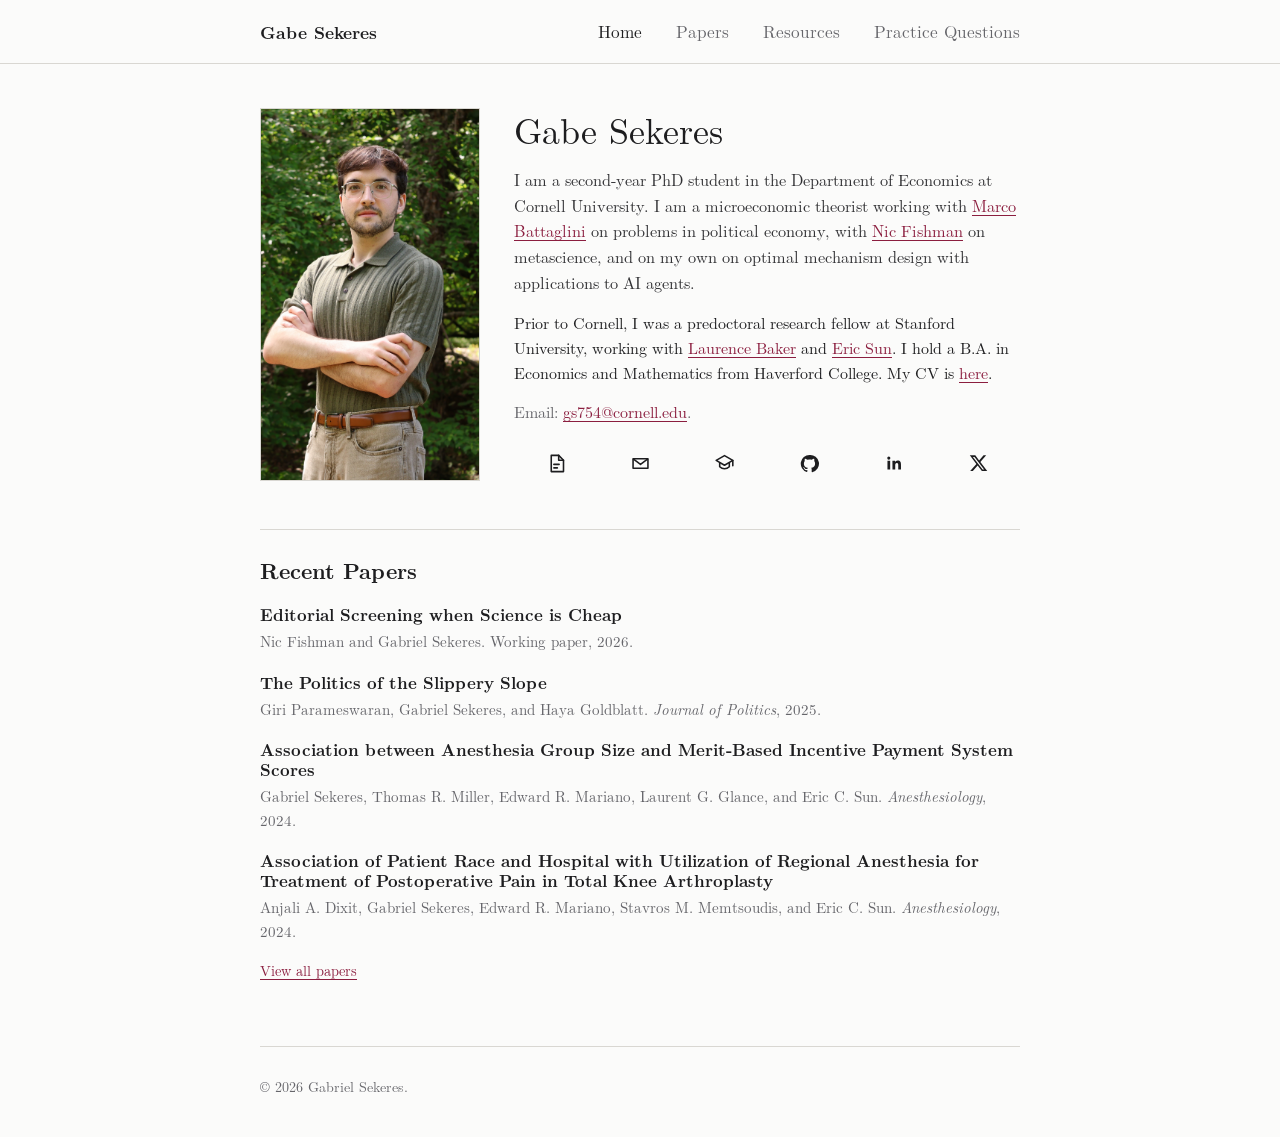
==== site/index.html @ 19042f10 "initial commit" ====
<!doctype html>
<html lang="en">
<head>
  <meta charset="utf-8">
  <meta name="viewport" content="width=device-width, initial-scale=1">
  <title>Gabe Sekeres</title>
  <meta name="description" content="Academic website of Gabe Sekeres, PhD student in economics at Cornell University.">
  <link rel="icon" href="assets/favicon/favicon.ico">
  <link rel="stylesheet" href="assets/site.css">
</head>
<body>
  <header class="site-header">
    <nav class="nav" aria-label="Main navigation">
      <a class="brand" href="./">Gabe Sekeres</a>
      <div class="nav-links">
        <a href="./" aria-current="page">Home</a>
        <a href="papers/">Papers</a>
        <a href="resources/">Resources</a>
        <a href="practice-questions/">Practice Questions</a>
      </div>
    </nav>
  </header>

  <main class="page">
    <section class="home-hero">
      <div class="portrait-frame">
        <img class="portrait" src="assets/headshot.jpg" alt="Gabe Sekeres">
      </div>
      <div class="home-copy">
        <h1>Gabe Sekeres</h1>
        <p class="lead">I am a second-year PhD student in the Department of Economics at Cornell University. I am a microeconomic theorist working with <a href="https://www.mbattaglini.com/">Marco Battaglini</a> on problems in political economy, with <a href="https://njw.fish/">Nic Fishman</a> on metascience, and on my own on optimal mechanism design with applications to AI agents.</p>
        <p>Prior to Cornell, I was a predoctoral research fellow at Stanford University, working with <a href="https://healthpolicy.fsi.stanford.edu/people/laurence_c_baker">Laurence Baker</a> and <a href="https://profiles.stanford.edu/eric-sun">Eric Sun</a>. I hold a B.A. in Economics and Mathematics from Haverford College. My CV is <a href="assets/cv/gabe_sekeres_cv.pdf">here</a>.</p>
        <p class="contact-line">Email: <a href="mailto:gs754@cornell.edu">gs754@cornell.edu</a>.</p>
        <div class="social-links" aria-label="Profile links">
          <a href="assets/cv/gabe_sekeres_cv.pdf" aria-label="CV">
            <svg aria-hidden="true" viewBox="0 0 24 24" fill="none" stroke="currentColor" stroke-width="1.8" stroke-linecap="round" stroke-linejoin="round">
              <path d="M6 2.75h8.5L20 8.25v13H6z"></path>
              <path d="M14.5 2.75v5.5H20"></path>
              <path d="M9 13h6"></path>
              <path d="M9 17h4"></path>
            </svg>
            <span class="sr-only">CV</span>
          </a>
          <a href="mailto:gs754@cornell.edu" aria-label="Email">
            <svg aria-hidden="true" viewBox="0 0 24 24" fill="none" stroke="currentColor" stroke-width="1.8" stroke-linecap="round" stroke-linejoin="round">
              <path d="M3.5 6.5h17v11h-17z"></path>
              <path d="m4 7 8 6 8-6"></path>
            </svg>
            <span class="sr-only">Email</span>
          </a>
          <a href="https://scholar.google.com/citations?user=l0QBiTIAAAAJ&amp;hl=en" aria-label="Google Scholar">
            <svg aria-hidden="true" viewBox="0 0 24 24" fill="none" stroke="currentColor" stroke-width="1.8" stroke-linecap="round" stroke-linejoin="round">
              <path d="M2.5 8.5 12 3l9.5 5.5L12 14z"></path>
              <path d="M6.5 11.5v4.2c1.7 1.6 3.5 2.3 5.5 2.3s3.8-.7 5.5-2.3v-4.2"></path>
              <path d="M21.5 8.5v6"></path>
            </svg>
            <span class="sr-only">Google Scholar</span>
          </a>
          <a href="https://github.com/gsekeres" aria-label="GitHub">
            <svg aria-hidden="true" viewBox="0 0 24 24" fill="currentColor">
              <path d="M12 2.25a10 10 0 0 0-3.16 19.49c.5.09.68-.22.68-.48v-1.7c-2.77.6-3.36-1.18-3.36-1.18-.45-1.15-1.1-1.45-1.1-1.45-.9-.62.07-.61.07-.61 1 .07 1.52 1.03 1.52 1.03.88 1.51 2.32 1.07 2.88.82.09-.64.35-1.07.63-1.32-2.21-.25-4.54-1.11-4.54-4.93 0-1.09.39-1.98 1.03-2.68-.1-.25-.45-1.27.1-2.64 0 0 .84-.27 2.75 1.02A9.5 9.5 0 0 1 12 7.3c.85 0 1.7.11 2.5.33 1.9-1.29 2.74-1.02 2.74-1.02.55 1.37.2 2.39.1 2.64.64.7 1.03 1.59 1.03 2.68 0 3.83-2.34 4.68-4.56 4.92.36.31.68.92.68 1.86v2.75c0 .27.18.58.69.48A10 10 0 0 0 12 2.25Z"></path>
            </svg>
            <span class="sr-only">GitHub</span>
          </a>
          <a href="https://www.linkedin.com/in/gabriel-sekeres-0526aa174/" aria-label="LinkedIn">
            <svg aria-hidden="true" viewBox="0 0 24 24" fill="currentColor">
              <path d="M5.1 8.9h3.1v10H5.1zM6.65 4a1.8 1.8 0 1 1 0 3.6 1.8 1.8 0 0 1 0-3.6Zm4.1 4.9h3v1.37h.04c.42-.8 1.45-1.65 2.98-1.65 3.19 0 3.78 2.1 3.78 4.83v5.45h-3.12v-4.83c0-1.15-.02-2.63-1.6-2.63-1.6 0-1.85 1.25-1.85 2.55v4.91h-3.13z"></path>
            </svg>
            <span class="sr-only">LinkedIn</span>
          </a>
          <a href="https://twitter.com/GabeSekeres" aria-label="Twitter">
            <svg aria-hidden="true" viewBox="0 0 24 24" fill="currentColor">
              <path d="M18.9 2.7h3.05l-6.67 7.62 7.84 10.36h-6.14l-4.81-6.29-5.5 6.29H3.6l7.13-8.15L3.2 2.7h6.29l4.35 5.75zm-1.07 16.16h1.69L8.57 4.43H6.75z"></path>
            </svg>
            <span class="sr-only">Twitter</span>
          </a>
        </div>
      </div>
    </section>

    <section aria-labelledby="selected-papers">
      <h2 id="selected-papers">Recent Papers</h2>
      <!-- Keep this list to five or fewer entries, ordered newest first. -->
      <div class="publication-list">
        <article class="publication">
          <h3><a href="papers/cheap-science/">Editorial Screening when Science is Cheap</a></h3>
          <p class="meta">Nic Fishman and Gabriel Sekeres. Working paper, 2026.</p>
        </article>
        <article class="publication">
          <h3><a href="papers/slippery-slope/">The Politics of the Slippery Slope</a></h3>
          <p class="meta">Giri Parameswaran, Gabriel Sekeres, and Haya Goldblatt. <em>Journal of Politics</em>, 2025.</p>
        </article>
        <article class="publication">
          <h3><a href="papers/mips/">Association between Anesthesia Group Size and Merit-Based Incentive Payment System Scores</a></h3>
          <p class="meta">Gabriel Sekeres, Thomas R. Miller, Edward R. Mariano, Laurent G. Glance, and Eric C. Sun. <em>Anesthesiology</em>, 2024.</p>
        </article>
        <article class="publication">
          <h3><a href="papers/nerve-blocks/">Association of Patient Race and Hospital with Utilization of Regional Anesthesia for Treatment of Postoperative Pain in Total Knee Arthroplasty</a></h3>
          <p class="meta">Anjali A. Dixit, Gabriel Sekeres, Edward R. Mariano, Stavros M. Memtsoudis, and Eric C. Sun. <em>Anesthesiology</em>, 2024.</p>
        </article>
      </div>
      <p><a class="button-link" href="papers/">View all papers</a></p>
    </section>
  </main>

  <footer class="footer">
    <span>&copy; 2026 Gabriel Sekeres.</span>
  </footer>
  <script src="/assets/site.js" defer></script>
  <script src="/assets/margins.js" defer></script>
</body>
</html>
---- site/assets/site.css ----
:root {
  --bg: #fbfbfa;
  --paper: #ffffff;
  --ink: #1d1d1f;
  --muted: #65656a;
  --faint: #d9d7d2;
  --accent: #8b1e3f;
  --accent-soft: #f5edf0;
  --max: 760px;
  --measure: 680px;
  --gutter: clamp(28px, 10vw, 180px);
  color-scheme: light;
}

@font-face {
  font-family: "Latin Modern Roman";
  src: url("fonts/lmroman10-regular.otf") format("opentype");
  font-style: normal;
  font-weight: 400;
  font-display: swap;
}

@font-face {
  font-family: "Latin Modern Roman";
  src: url("fonts/lmroman10-italic.otf") format("opentype");
  font-style: italic;
  font-weight: 400;
  font-display: swap;
}

@font-face {
  font-family: "Latin Modern Roman";
  src: url("fonts/lmroman10-bold.otf") format("opentype");
  font-style: normal;
  font-weight: 700;
  font-display: swap;
}

@font-face {
  font-family: "Latin Modern Roman";
  src: url("fonts/lmroman10-bolditalic.otf") format("opentype");
  font-style: italic;
  font-weight: 700;
  font-display: swap;
}

* {
  box-sizing: border-box;
}

html {
  font-size: 16px;
}

body {
  position: relative;
  margin: 0;
  background: var(--bg);
  color: var(--ink);
  font-family: "Latin Modern Roman", "Computer Modern Serif", "CMU Serif", "Computer Modern", serif;
  line-height: 1.58;
  text-rendering: optimizeLegibility;
}

a {
  color: var(--accent);
  text-decoration-thickness: 0.08em;
  text-underline-offset: 0.18em;
}

a:hover {
  color: #5f142b;
}

a:focus-visible,
button:focus-visible {
  outline: 2px solid var(--accent);
  outline-offset: 3px;
}

img {
  display: block;
  max-width: 100%;
  height: auto;
}

.site-header {
  position: relative;
  z-index: 2;
  border-bottom: 1px solid var(--faint);
  background: rgba(251, 251, 250, 0.94);
}

.nav {
  width: min(calc(100% - (var(--gutter) * 2)), var(--max));
  max-width: var(--max);
  margin: 0 auto;
  padding: 18px 0;
  display: flex;
  align-items: center;
  justify-content: space-between;
  gap: 32px;
  font-size: 1.08rem;
}

.brand {
  color: var(--ink);
  font-weight: 650;
  text-decoration: none;
}

.nav-links {
  display: flex;
  gap: 34px;
  flex-wrap: wrap;
  justify-content: flex-end;
}

.nav-links a {
  color: var(--muted);
  text-decoration: none;
}

.nav-links a[aria-current="page"],
.nav-links a:hover {
  color: var(--ink);
}

.page {
  position: relative;
  z-index: 2;
  width: min(calc(100% - (var(--gutter) * 2)), var(--max));
  max-width: var(--max);
  margin: 0 auto;
  padding: 44px 0 64px;
}

.narrow {
  max-width: var(--measure);
}

.kicker {
  margin: 0 0 10px;
  color: var(--muted);
  font-size: 0.82rem;
  font-weight: 650;
  letter-spacing: 0.07em;
  text-transform: uppercase;
}

h1,
h2,
h3 {
  margin: 0;
  line-height: 1.18;
}

h1 {
  font-size: 2.25rem;
  font-weight: 500;
  letter-spacing: 0;
}

h2 {
  margin-top: 48px;
  padding-top: 28px;
  border-top: 1px solid var(--faint);
  font-size: 1.35rem;
  font-weight: 650;
}

h3 {
  font-size: 1.05rem;
  font-weight: 650;
}

p {
  margin: 14px 0 0;
}

pre,
code {
  font-family: inherit;
}

ul,
ol {
  margin: 14px 0 0;
  padding-left: 1.25rem;
}

li + li {
  margin-top: 8px;
}

.lead {
  margin-top: 16px;
  color: #303033;
  font-size: 1.02rem;
}

.home-hero {
  display: grid;
  grid-template-columns: minmax(180px, 220px) minmax(0, 1fr);
  gap: 34px;
  align-items: stretch;
}

.portrait-frame {
  align-self: stretch;
  width: 220px;
  min-height: 312px;
  border: 1px solid var(--faint);
  overflow: hidden;
}

.portrait {
  width: 100%;
  height: 100%;
  object-fit: cover;
  object-position: center;
}

.home-copy {
  display: flex;
  flex-direction: column;
}

.contact-line {
  color: var(--muted);
}

.social-links {
  display: grid;
  grid-template-columns: repeat(6, minmax(28px, 1fr));
  gap: 0;
  align-items: center;
  margin-top: 22px;
  width: 100%;
}

.social-links a {
  display: inline-flex;
  align-items: center;
  justify-content: center;
  min-height: 34px;
  color: var(--ink);
  text-decoration: none;
}

.social-links a:hover,
.button-link:hover {
  color: var(--accent);
}

.social-links svg {
  width: 21px;
  height: 21px;
}

.sr-only {
  position: absolute;
  width: 1px;
  height: 1px;
  padding: 0;
  margin: -1px;
  overflow: hidden;
  clip: rect(0, 0, 0, 0);
  white-space: nowrap;
  border: 0;
}

.button-link {
  color: var(--accent);
  font-size: 0.9rem;
}

button {
  border: 1px solid var(--faint);
  background: var(--paper);
  border-radius: 6px;
  color: var(--ink);
  cursor: pointer;
  font-family: inherit;
  font-size: 0.92rem;
  line-height: 1;
  padding: 10px 12px;
}

button:hover {
  border-color: #b9b3aa;
  color: var(--accent);
}

.section-intro {
  max-width: var(--measure);
  color: var(--muted);
}

.publication-list,
.resource-list {
  margin-top: 22px;
  display: grid;
  gap: 20px;
}

.publication {
  padding-top: 0;
}

.publication h3 a {
  color: var(--ink);
  text-decoration: none;
}

.publication h3 a:hover {
  color: var(--accent);
  text-decoration: underline;
  text-underline-offset: 0.18em;
}

.meta {
  margin-top: 4px;
  color: var(--muted);
  font-size: 0.94rem;
}

.summary {
  max-width: var(--measure);
  color: var(--muted);
  font-size: 0.78rem;
}

.home-summary {
  max-width: var(--measure);
  color: var(--muted);
  font-size: 0.88rem;
}

.actions {
  display: flex;
  flex-wrap: wrap;
  gap: 10px;
  margin-top: 14px;
}

.actions a {
  color: var(--accent);
  font-size: 0.94rem;
}

.resource-grid {
  margin-top: 24px;
  display: grid;
  grid-template-columns: repeat(2, minmax(0, 1fr));
  gap: 14px;
}

.resource-card {
  display: block;
  min-height: 145px;
  padding: 18px;
  border: 1px solid var(--faint);
  background: var(--paper);
  border-radius: 6px;
  color: var(--ink);
  text-decoration: none;
}

.resource-card:hover {
  border-color: #b9b3aa;
}

.resource-card p {
  color: var(--muted);
  font-size: 0.94rem;
}

.practice-panel {
  margin-top: 30px;
}

.practice-toolbar {
  display: flex;
  align-items: center;
  justify-content: space-between;
  gap: 18px;
  margin-bottom: 20px;
}

.tag-list {
  display: flex;
  flex-wrap: wrap;
  gap: 8px;
}

.tag-list span {
  border: 1px solid var(--faint);
  border-radius: 999px;
  color: var(--muted);
  font-size: 0.78rem;
  padding: 4px 8px;
}

.practice-prompt {
  max-width: var(--measure);
  margin-top: 16px;
}

.answer-label {
  display: block;
  margin-top: 24px;
  color: var(--muted);
  font-size: 0.88rem;
}

.answer-box {
  width: 100%;
  max-width: var(--measure);
  margin-top: 8px;
  border: 1px solid var(--faint);
  border-radius: 6px;
  background: var(--paper);
  color: var(--ink);
  font-family: inherit;
  font-size: 1rem;
  line-height: 1.5;
  padding: 12px;
  resize: vertical;
}

.practice-actions {
  display: flex;
  flex-wrap: wrap;
  gap: 10px;
  margin-top: 14px;
}

.response-panel {
  max-width: var(--measure);
  margin-top: 16px;
  border-left: 2px solid var(--accent);
  padding-left: 14px;
  color: #303033;
}

.paper-head {
  max-width: 820px;
}

.paper-title {
  margin-top: 8px;
}

.back-link {
  display: inline-block;
  margin-bottom: 24px;
  color: var(--muted);
  text-decoration: none;
  font-size: 0.94rem;
}

.back-link:hover {
  color: var(--accent);
}

.abstract {
  max-width: 820px;
}

.figure-list {
  display: grid;
  gap: 28px;
  margin-top: 22px;
}

figure {
  margin: 0;
}

figure img {
  width: 100%;
  border: 1px solid var(--faint);
  background: var(--paper);
}

figcaption {
  margin-top: 8px;
  color: var(--muted);
  font-size: 0.9rem;
}

details {
  max-width: 820px;
  margin-top: 18px;
  border: 1px solid var(--faint);
  background: var(--paper);
  border-radius: 6px;
  padding: 12px 14px;
}

summary {
  cursor: pointer;
  font-weight: 650;
}

pre {
  overflow-x: auto;
  margin: 12px 0 0;
  padding: 14px;
  background: #f4f4f2;
  border-radius: 4px;
  font-size: 0.84rem;
  line-height: 1.45;
}

.two-column {
  display: grid;
  grid-template-columns: minmax(0, 1fr) minmax(220px, 300px);
  gap: 34px;
}

.side-note {
  color: var(--muted);
  font-size: 0.94rem;
}

.footer {
  position: relative;
  z-index: 2;
  width: min(calc(100% - (var(--gutter) * 2)), var(--max));
  max-width: var(--max);
  margin: 0 auto;
  padding: 28px 0 40px;
  border-top: 1px solid var(--faint);
  color: var(--muted);
  font-size: 0.88rem;
}

.margin-fractal {
  position: fixed;
  top: 0;
  right: 0;
  bottom: 0;
  left: 0;
  z-index: 1;
  pointer-events: none;
  overflow: hidden;
}

.margin-fractal canvas {
  width: 100%;
  height: 100%;
  display: block;
}

@media (max-width: 1079px), (prefers-reduced-motion: reduce) {
  .margin-fractal {
    display: none;
  }
}

@media (max-width: 760px) {
  html {
    font-size: 16px;
  }

  .nav {
    align-items: flex-start;
    flex-direction: column;
    gap: 12px;
  }

  .nav-links {
    gap: 28px;
    justify-content: flex-start;
  }

  .page {
    padding-top: 36px;
  }

  h1 {
    font-size: 2rem;
  }

  .home-hero,
  .two-column,
  .resource-grid {
    grid-template-columns: 1fr;
  }

  .portrait-frame {
    width: min(100%, 210px);
    height: 280px;
    min-height: 0;
  }
}
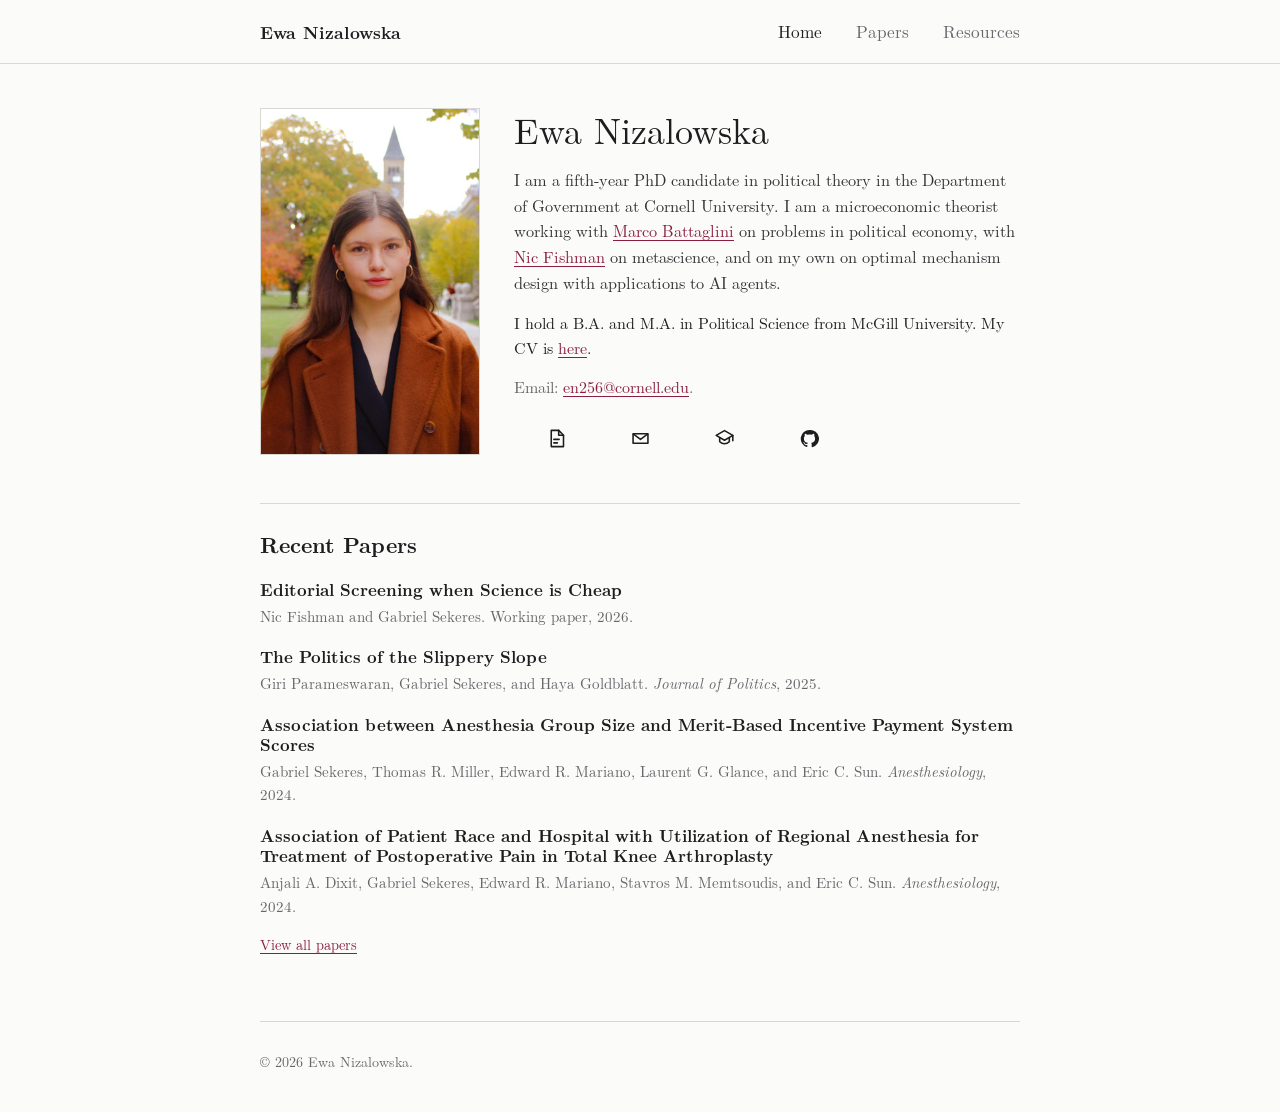
==== commit beb51503: "Ewa Time 2" ====
--- a/site/index.html
+++ b/site/index.html
@@ -3,20 +3,19 @@
 <head>
   <meta charset="utf-8">
   <meta name="viewport" content="width=device-width, initial-scale=1">
-  <title>Gabe Sekeres</title>
-  <meta name="description" content="Academic website of Gabe Sekeres, PhD student in economics at Cornell University.">
+  <title>Ewa Nizalowska</title>
+  <meta name="description" content="Academic website of Ewa Nizalowska, PhD candidate in political theory at Cornell University.">
   <link rel="icon" href="assets/favicon/favicon.ico">
   <link rel="stylesheet" href="assets/site.css">
 </head>
 <body>
   <header class="site-header">
     <nav class="nav" aria-label="Main navigation">
-      <a class="brand" href="./">Gabe Sekeres</a>
+      <a class="brand" href="./">Ewa Nizalowska</a>
       <div class="nav-links">
         <a href="./" aria-current="page">Home</a>
         <a href="papers/">Papers</a>
         <a href="resources/">Resources</a>
-        <a href="practice-questions/">Practice Questions</a>
       </div>
     </nav>
   </header>
@@ -24,13 +23,13 @@
   <main class="page">
     <section class="home-hero">
       <div class="portrait-frame">
-        <img class="portrait" src="assets/headshot.jpg" alt="Gabe Sekeres">
+        <img class="portrait" src="assets/headshot-ewa.jpg" alt="Ewa Nizalowska">
       </div>
       <div class="home-copy">
-        <h1>Gabe Sekeres</h1>
-        <p class="lead">I am a second-year PhD student in the Department of Economics at Cornell University. I am a microeconomic theorist working with <a href="https://www.mbattaglini.com/">Marco Battaglini</a> on problems in political economy, with <a href="https://njw.fish/">Nic Fishman</a> on metascience, and on my own on optimal mechanism design with applications to AI agents.</p>
-        <p>Prior to Cornell, I was a predoctoral research fellow at Stanford University, working with <a href="https://healthpolicy.fsi.stanford.edu/people/laurence_c_baker">Laurence Baker</a> and <a href="https://profiles.stanford.edu/eric-sun">Eric Sun</a>. I hold a B.A. in Economics and Mathematics from Haverford College. My CV is <a href="assets/cv/gabe_sekeres_cv.pdf">here</a>.</p>
-        <p class="contact-line">Email: <a href="mailto:gs754@cornell.edu">gs754@cornell.edu</a>.</p>
+        <h1>Ewa Nizalowska</h1>
+        <p class="lead">I am a fifth-year PhD candidate in political theory in the Department of Government at Cornell University. I am a microeconomic theorist working with <a href="https://www.mbattaglini.com/">Marco Battaglini</a> on problems in political economy, with <a href="https://njw.fish/">Nic Fishman</a> on metascience, and on my own on optimal mechanism design with applications to AI agents.</p>
+        <p>I hold a B.A. and M.A. in Political Science from McGill University. My CV is <a href="assets/cv/gabe_sekeres_cv.pdf">here</a>.</p>
+        <p class="contact-line">Email: <a href="mailto:en256@cornell.edu">en256@cornell.edu</a>.</p>
         <div class="social-links" aria-label="Profile links">
           <a href="assets/cv/gabe_sekeres_cv.pdf" aria-label="CV">
             <svg aria-hidden="true" viewBox="0 0 24 24" fill="none" stroke="currentColor" stroke-width="1.8" stroke-linecap="round" stroke-linejoin="round">
@@ -56,23 +55,11 @@
             </svg>
             <span class="sr-only">Google Scholar</span>
           </a>
-          <a href="https://github.com/gsekeres" aria-label="GitHub">
+          <a href="https://github.com/ewanizalowska" aria-label="GitHub">
             <svg aria-hidden="true" viewBox="0 0 24 24" fill="currentColor">
               <path d="M12 2.25a10 10 0 0 0-3.16 19.49c.5.09.68-.22.68-.48v-1.7c-2.77.6-3.36-1.18-3.36-1.18-.45-1.15-1.1-1.45-1.1-1.45-.9-.62.07-.61.07-.61 1 .07 1.52 1.03 1.52 1.03.88 1.51 2.32 1.07 2.88.82.09-.64.35-1.07.63-1.32-2.21-.25-4.54-1.11-4.54-4.93 0-1.09.39-1.98 1.03-2.68-.1-.25-.45-1.27.1-2.64 0 0 .84-.27 2.75 1.02A9.5 9.5 0 0 1 12 7.3c.85 0 1.7.11 2.5.33 1.9-1.29 2.74-1.02 2.74-1.02.55 1.37.2 2.39.1 2.64.64.7 1.03 1.59 1.03 2.68 0 3.83-2.34 4.68-4.56 4.92.36.31.68.92.68 1.86v2.75c0 .27.18.58.69.48A10 10 0 0 0 12 2.25Z"></path>
             </svg>
             <span class="sr-only">GitHub</span>
-          </a>
-          <a href="https://www.linkedin.com/in/gabriel-sekeres-0526aa174/" aria-label="LinkedIn">
-            <svg aria-hidden="true" viewBox="0 0 24 24" fill="currentColor">
-              <path d="M5.1 8.9h3.1v10H5.1zM6.65 4a1.8 1.8 0 1 1 0 3.6 1.8 1.8 0 0 1 0-3.6Zm4.1 4.9h3v1.37h.04c.42-.8 1.45-1.65 2.98-1.65 3.19 0 3.78 2.1 3.78 4.83v5.45h-3.12v-4.83c0-1.15-.02-2.63-1.6-2.63-1.6 0-1.85 1.25-1.85 2.55v4.91h-3.13z"></path>
-            </svg>
-            <span class="sr-only">LinkedIn</span>
-          </a>
-          <a href="https://twitter.com/GabeSekeres" aria-label="Twitter">
-            <svg aria-hidden="true" viewBox="0 0 24 24" fill="currentColor">
-              <path d="M18.9 2.7h3.05l-6.67 7.62 7.84 10.36h-6.14l-4.81-6.29-5.5 6.29H3.6l7.13-8.15L3.2 2.7h6.29l4.35 5.75zm-1.07 16.16h1.69L8.57 4.43H6.75z"></path>
-            </svg>
-            <span class="sr-only">Twitter</span>
           </a>
         </div>
       </div>
@@ -104,7 +91,7 @@
   </main>
 
   <footer class="footer">
-    <span>&copy; 2026 Gabriel Sekeres.</span>
+    <span>&copy; 2026 Ewa Nizalowska.</span>
   </footer>
   <script src="/assets/site.js" defer></script>
   <script src="/assets/margins.js" defer></script>
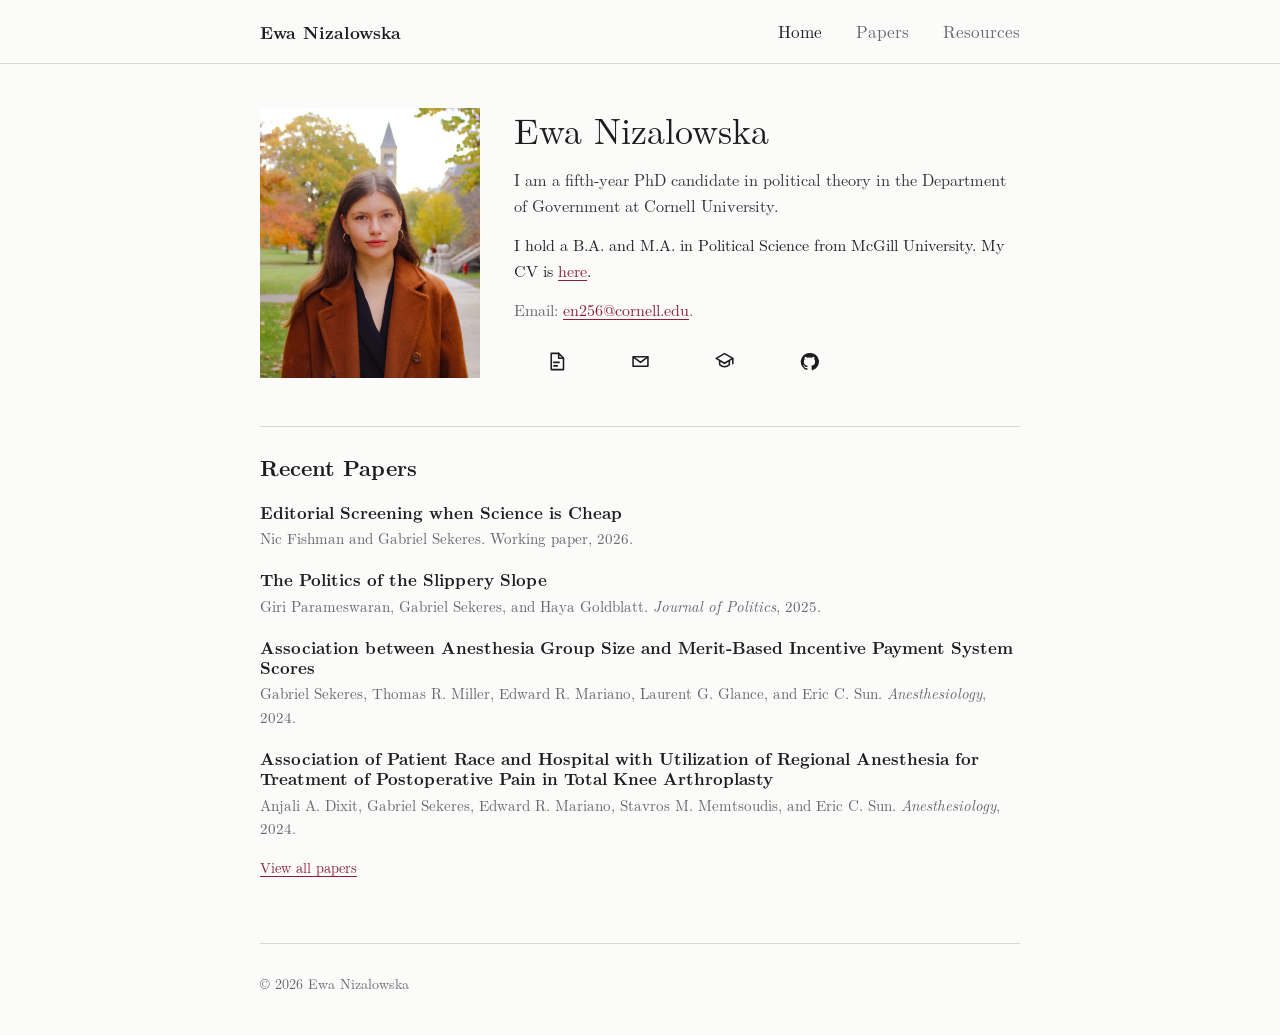
==== commit 386d9354: "Ewa Time 4" ====
--- a/site/index.html
+++ b/site/index.html
@@ -22,16 +22,15 @@
 
   <main class="page">
     <section class="home-hero">
-      <div class="portrait-frame">
         <img class="portrait" src="assets/headshot-ewa.jpg" alt="Ewa Nizalowska">
       </div>
       <div class="home-copy">
         <h1>Ewa Nizalowska</h1>
-        <p class="lead">I am a fifth-year PhD candidate in political theory in the Department of Government at Cornell University. I am a microeconomic theorist working with <a href="https://www.mbattaglini.com/">Marco Battaglini</a> on problems in political economy, with <a href="https://njw.fish/">Nic Fishman</a> on metascience, and on my own on optimal mechanism design with applications to AI agents.</p>
-        <p>I hold a B.A. and M.A. in Political Science from McGill University. My CV is <a href="assets/cv/gabe_sekeres_cv.pdf">here</a>.</p>
+        <p class="lead">I am a fifth-year PhD candidate in political theory in the Department of Government at Cornell University.</p>
+        <p>I hold a B.A. and M.A. in Political Science from McGill University. My CV is <a href="assets/cv/ewa_nizalowska_cv.pdf">here</a>.</p>
         <p class="contact-line">Email: <a href="mailto:en256@cornell.edu">en256@cornell.edu</a>.</p>
         <div class="social-links" aria-label="Profile links">
-          <a href="assets/cv/gabe_sekeres_cv.pdf" aria-label="CV">
+          <a href="assets/cv/ewa_nizalowska_cv.pdf" aria-label="CV">
             <svg aria-hidden="true" viewBox="0 0 24 24" fill="none" stroke="currentColor" stroke-width="1.8" stroke-linecap="round" stroke-linejoin="round">
               <path d="M6 2.75h8.5L20 8.25v13H6z"></path>
               <path d="M14.5 2.75v5.5H20"></path>
@@ -40,7 +39,7 @@
             </svg>
             <span class="sr-only">CV</span>
           </a>
-          <a href="mailto:gs754@cornell.edu" aria-label="Email">
+          <a href="mailto:en256@cornell.edu" aria-label="Email">
             <svg aria-hidden="true" viewBox="0 0 24 24" fill="none" stroke="currentColor" stroke-width="1.8" stroke-linecap="round" stroke-linejoin="round">
               <path d="M3.5 6.5h17v11h-17z"></path>
               <path d="m4 7 8 6 8-6"></path>
@@ -91,7 +90,7 @@
   </main>
 
   <footer class="footer">
-    <span>&copy; 2026 Ewa Nizalowska.</span>
+    <span>&copy; 2026 Ewa Nizalowska</span>
   </footer>
   <script src="/assets/site.js" defer></script>
   <script src="/assets/margins.js" defer></script>
